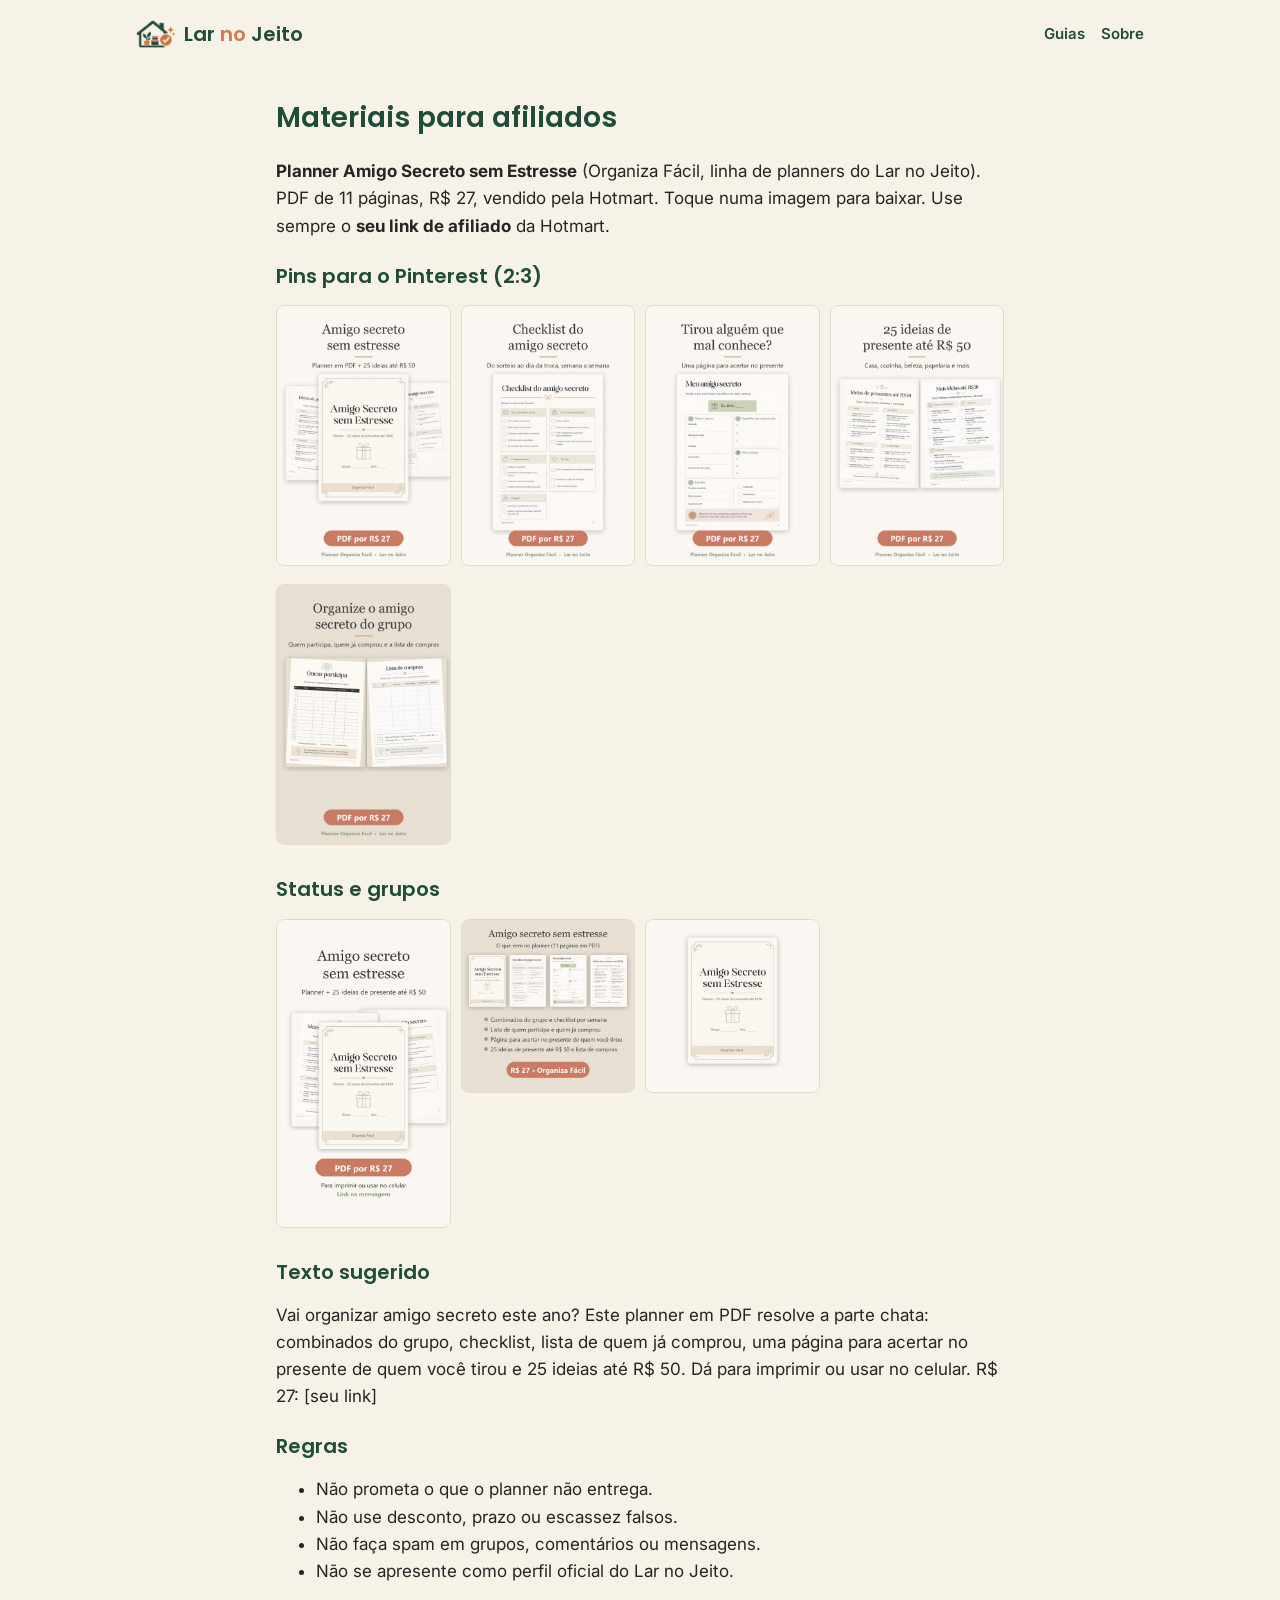
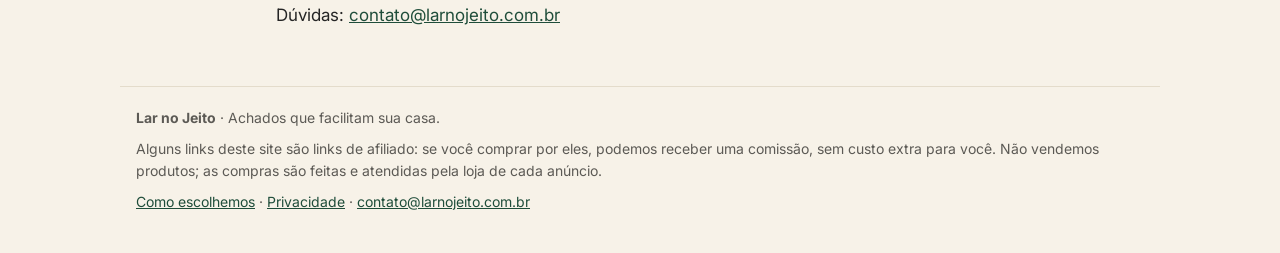
==== afiliados/index.html @ 27a19f85 "Página de materiais para afiliados do planner (noindex, fora do sitemap) Co-Authored-By: Claude Opus" ====
<!doctype html>
<html lang="pt-BR">
<head>
<meta name="robots" content="noindex">
<meta charset="utf-8">
<meta name="viewport" content="width=device-width, initial-scale=1">
<title>Materiais para afiliados — Lar no Jeito</title>
<meta name="description" content="Materiais de divulgação do planner para afiliados.">
<meta name="p:domain_verify" content="1c712ac10c74c6210d2d2742564032cc">

<link rel="canonical" href="https://larnojeito.com.br/afiliados/">
<meta property="og:site_name" content="Lar no Jeito">
<meta property="og:title" content="Materiais para afiliados — Lar no Jeito">
<meta property="og:description" content="Materiais de divulgação do planner para afiliados.">
<meta property="og:type" content="website">
<meta property="og:url" content="https://larnojeito.com.br/afiliados/">
<meta property="og:locale" content="pt_BR">

<link rel="icon" href="/assets/favicon.png">
<link rel="preconnect" href="https://fonts.googleapis.com">
<link rel="preconnect" href="https://fonts.gstatic.com" crossorigin>
<link href="https://fonts.googleapis.com/css2?family=Inter:wght@400;600&family=Poppins:wght@600&display=swap" rel="stylesheet">
<link rel="stylesheet" href="/assets/style.css">
</head>
<body>

<header class="topo">
  <a class="marca" href="/"><img src="/assets/icone.png" alt="" width="40" height="40"><span>Lar <b>no</b> Jeito</span></a>
  <nav><a href="/">Guias</a><a href="/sobre/">Sobre</a></nav>
</header>
<main>
<article class="texto afiliados">
<h1>Materiais para afiliados</h1>
<p><b>Planner Amigo Secreto sem Estresse</b> (Organiza Fácil, linha de planners do Lar no Jeito). PDF de 11 páginas, R$ 27, vendido pela Hotmart.
Toque numa imagem para baixar. Use sempre o <b>seu link de afiliado</b> da Hotmart.</p>
<h2>Pins para o Pinterest (2:3)</h2>
<div class="galeria"><a href="/assets/midia/pins_planner/PL01.jpg" download><img src="/assets/midia/pins_planner/PL01.jpg" alt="Pin 1 do planner" width="1000" height="1500" loading="lazy"></a><a href="/assets/midia/pins_planner/PL02.jpg" download><img src="/assets/midia/pins_planner/PL02.jpg" alt="Pin 2 do planner" width="1000" height="1500" loading="lazy"></a><a href="/assets/midia/pins_planner/PL03.jpg" download><img src="/assets/midia/pins_planner/PL03.jpg" alt="Pin 3 do planner" width="1000" height="1500" loading="lazy"></a><a href="/assets/midia/pins_planner/PL04.jpg" download><img src="/assets/midia/pins_planner/PL04.jpg" alt="Pin 4 do planner" width="1000" height="1500" loading="lazy"></a><a href="/assets/midia/pins_planner/PL05.jpg" download><img src="/assets/midia/pins_planner/PL05.jpg" alt="Pin 5 do planner" width="1000" height="1500" loading="lazy"></a></div>
<h2>Status e grupos</h2>
<div class="galeria"><a href="/assets/midia/kit_afiliados/01_status_9x16.jpg" download><img src="/assets/midia/kit_afiliados/01_status_9x16.jpg" alt="" loading="lazy"></a><a href="/assets/midia/kit_afiliados/02_grupos_1x1.jpg" download><img src="/assets/midia/kit_afiliados/02_grupos_1x1.jpg" alt="" loading="lazy"></a><a href="/assets/midia/kit_afiliados/03_capa_1x1.jpg" download><img src="/assets/midia/kit_afiliados/03_capa_1x1.jpg" alt="" loading="lazy"></a></div>
<h2>Texto sugerido</h2>
<p>Vai organizar amigo secreto este ano? Este planner em PDF resolve a parte chata: combinados do grupo, checklist, lista de quem já comprou,
uma página para acertar no presente de quem você tirou e 25 ideias até R$ 50. Dá para imprimir ou usar no celular. R$ 27: [seu link]</p>
<h2>Regras</h2>
<ul>
<li>Não prometa o que o planner não entrega.</li>
<li>Não use desconto, prazo ou escassez falsos.</li>
<li>Não faça spam em grupos, comentários ou mensagens.</li>
<li>Não se apresente como perfil oficial do Lar no Jeito.</li>
</ul>
<p>Dúvidas: <a href="mailto:contato@larnojeito.com.br">contato@larnojeito.com.br</a></p>
</article>
</main>
<footer class="rodape">
  <p><b>Lar no Jeito</b> · Achados que facilitam sua casa.</p>
  <p>Alguns links deste site são links de afiliado: se você comprar por eles, podemos receber uma comissão, sem custo extra para você.
  Não vendemos produtos; as compras são feitas e atendidas pela loja de cada anúncio.</p>
  <p><a href="/sobre/">Como escolhemos</a> · <a href="/privacidade/">Privacidade</a> · <a href="mailto:contato@larnojeito.com.br">contato@larnojeito.com.br</a></p>
</footer>
</body>
</html>
---- assets/style.css ----
:root {
  --verde: #1F4D3A;
  --creme: #F7F2E8;
  --terracota: #D97745;
  --terracota-escuro: #B85F30;
  --grafite: #252525;
  --cinza: #5C5A55;
  --linha: #E4DCCB;
  --branco: #FFFDF8;
}

* { box-sizing: border-box; }
html { scroll-behavior: smooth; }

body {
  margin: 0;
  background: var(--creme);
  color: var(--grafite);
  font: 400 17px/1.6 Inter, system-ui, sans-serif;
}

h1, h2, h3, .marca span { font-family: Poppins, Inter, sans-serif; font-weight: 600; color: var(--verde); line-height: 1.25; }
a { color: var(--verde); }

.faixa-rascunho {
  background: var(--terracota); color: #fff; text-align: center;
  font-weight: 600; font-size: 14px; padding: 6px 16px;
}

.topo {
  display: flex; align-items: center; justify-content: space-between; gap: 12px;
  max-width: 1040px; margin: 0 auto; padding: 14px 16px;
}
.marca { display: flex; align-items: center; gap: 8px; text-decoration: none; }
.marca span { font-size: 20px; }
.marca b { color: var(--terracota); font-weight: 600; }
.topo nav a { margin-left: 16px; text-decoration: none; font-weight: 600; font-size: 15px; }

main { max-width: 760px; margin: 0 auto; padding: 0 16px 40px; }
main.larga { max-width: 1040px; }
.guia > p, .guia > h1, .aviso, .criterios, .dica { max-width: 760px; }

.hero { padding: 24px 0 8px; }
.hero h1 { font-size: 30px; margin: 0 0 8px; }
.hero p { color: var(--cinza); margin: 0; }

.lista-guias { display: grid; gap: 14px; margin-top: 24px; }
.card-guia {
  display: block; background: var(--branco); border: 1px solid var(--linha); border-radius: 14px;
  padding: 18px; text-decoration: none; color: var(--grafite);
}
.card-guia:hover { border-color: var(--verde); }
.card-guia h2 { font-size: 21px; margin: 4px 0 6px; }
.card-guia p { margin: 0 0 10px; color: var(--cinza); }
.card-guia .ver { color: var(--terracota-escuro); font-weight: 600; }
.mini { display: grid; grid-template-columns: repeat(4, 1fr); gap: 6px; margin-bottom: 12px; }
.mini img { width: 100%; height: auto; aspect-ratio: 1 / 1; object-fit: contain; background: #fff; border-radius: 8px; border: 1px solid var(--linha); }
.tema { text-transform: uppercase; letter-spacing: .06em; font-size: 12px; font-weight: 600; color: var(--terracota-escuro); margin: 0; }
.selo { font-family: Inter, sans-serif; font-size: 12px; background: var(--terracota); color: #fff; border-radius: 6px; padding: 2px 6px; margin-left: 8px; vertical-align: middle; }

.guia h1 { font-size: 28px; margin: 6px 0 14px; }
.aviso {
  background: var(--branco); border-left: 4px solid var(--terracota); border-radius: 8px;
  padding: 10px 14px; font-size: 15px; color: var(--cinza);
}
.conferido { font-size: 14px; color: var(--cinza); }
h2.secao { font-size: 22px; margin: 32px 0 8px; padding-bottom: 6px; border-bottom: 2px solid var(--linha); }

.itens {
  list-style: none; padding: 0; margin: 14px 0 0;
  display: grid; grid-template-columns: 1fr 1fr; gap: 12px;
}
.item {
  display: flex; flex-direction: column; overflow: hidden;
  background: var(--branco); border: 1px solid var(--linha); border-radius: 14px;
}
.capa { position: relative; background: #fff; border-bottom: 1px solid var(--linha); }
.foto { display: block; aspect-ratio: 1 / 1; }
.foto img { display: block; width: 100%; height: 100%; object-fit: contain; }
.sem-foto { display: grid; place-items: center; height: 100%; color: var(--cinza); font-size: 13px; }
.num {
  position: absolute; top: 8px; left: 8px;
  width: 28px; height: 28px; border-radius: 50%; background: var(--verde); color: #fff;
  display: grid; place-items: center; font-weight: 600; font-size: 14px;
  box-shadow: 0 1px 3px rgba(0,0,0,.25);
}
.info { display: flex; flex-direction: column; flex: 1; padding: 10px 10px 12px; }
.item h3 { font-size: 15px; margin: 0 0 4px; }
.item h3 a { color: inherit; text-decoration: none; }
.nota { display: flex; flex-wrap: wrap; gap: 2px 10px; margin: 0 0 6px; font-size: 13px; color: var(--cinza); }
.estrela { color: #E0A21B; }
.oficial {
  position: absolute; left: 8px; bottom: 8px; background: var(--verde); color: #fff;
  font-size: 11px; font-weight: 600; padding: 2px 8px; border-radius: 999px;
}
.desc { margin: 0 0 8px; font-size: 13.5px; line-height: 1.45; color: var(--cinza); }
.preco { display: flex; flex-direction: column; margin: auto 0 10px; line-height: 1.25; }
.apartir { font-size: 12px; color: var(--cinza); }
.valor { font-family: Poppins, Inter, sans-serif; font-weight: 600; font-size: 19px; color: var(--grafite); }
.data { font-size: 11px; color: var(--cinza); margin-top: 2px; }
.acao { display: flex; flex-direction: column; align-items: stretch; }
.botao {
  display: block; text-align: center; background: var(--terracota); color: #fff; text-decoration: none;
  font-weight: 600; font-size: 15px; min-height: 44px; padding: 11px 10px; border-radius: 8px;
}
.botao:hover { background: var(--terracota-escuro); }
.botao.desativado { background: var(--linha); color: var(--cinza); }
.publi-secao { margin: -4px 0 0; font-size: 12px; color: var(--cinza); }
h2.secao { scroll-margin-top: 12px; }
.destaques { list-style: none; display: flex; flex-wrap: wrap; gap: 6px 14px; padding: 0; margin: 0 0 14px; font-size: 14px; font-weight: 600; color: var(--verde); }
.destaques li::before { content: "✓ "; color: var(--terracota); }
.pilulas { display: flex; flex-wrap: wrap; gap: 8px; margin: 18px 0 4px; }
.pilulas a {
  background: var(--branco); border: 1px solid var(--verde); color: var(--verde); text-decoration: none;
  font-weight: 600; font-size: 14px; padding: 7px 14px; border-radius: 999px;
}
.pilulas a span { color: var(--terracota-escuro); margin-left: 2px; }
.pilulas a:hover { background: var(--verde); color: #fff; }
.dica {
  background: #EAF1EC; border-radius: 10px; padding: 10px 14px; font-size: 14px; color: var(--verde); margin: 14px 0 0;
}
.rodape-card { display: flex; flex-wrap: wrap; justify-content: space-between; align-items: baseline; gap: 4px 12px; }
.atualizado { font-size: 12px; color: var(--cinza); }

.criterios, .texto { margin-top: 32px; }
.texto h1 { font-size: 28px; }
.texto h2, .criterios h2 { font-size: 20px; margin-top: 24px; }
.voltar { margin-top: 28px; }

.rodape {
  border-top: 1px solid var(--linha); max-width: 1040px; margin: 0 auto;
  padding: 20px 16px 32px; font-size: 14px; color: var(--cinza);
}
.rodape p { margin: 0 0 8px; }

@media (min-width: 640px) {
  .hero h1 { font-size: 36px; }
  .lista-guias { grid-template-columns: 1fr 1fr; }
  .itens { grid-template-columns: repeat(3, 1fr); gap: 16px; }
  .info { padding: 14px 14px 16px; }
  .item h3 { font-size: 16.5px; }
  .desc { font-size: 14.5px; }
}
@media (min-width: 900px) {
  .itens { grid-template-columns: repeat(4, 1fr); }
}

.planner {
  display: grid; grid-template-columns: 1fr; gap: 16px; align-items: center;
  margin: 28px 0 8px; padding: 18px; border-radius: 16px;
  background: #FAF7F2; border: 1px solid #E8DFD3;
}
.planner img { width: 100%; max-width: 220px; height: auto; margin: 0 auto; border-radius: 10px; box-shadow: 0 6px 18px rgba(0,0,0,.12); }
.planner h2 { margin: 4px 0 2px; font-size: 22px; color: #3A3A3A; }
.planner .linha { margin: 0 0 10px; font-size: 14px; color: var(--cinza); }
.planner ul { margin: 0 0 10px; padding-left: 20px; font-size: 15px; }
.planner .detalhe { margin: 0 0 12px; font-size: 14px; color: var(--cinza); }
.planner .botao { background: #C97B63; display: inline-block; }
.planner .botao:hover { background: #B0634C; }
.planner .publi { margin: 6px 0 0; font-size: 12px; color: var(--cinza); }
@media (min-width: 640px) {
  .planner { grid-template-columns: 220px 1fr; max-width: 760px; }
}

.galeria { display: grid; grid-template-columns: repeat(auto-fill, minmax(140px, 1fr)); gap: 10px; margin: 10px 0 20px; }
.galeria img { width: 100%; height: auto; border-radius: 8px; border: 1px solid var(--linha); }
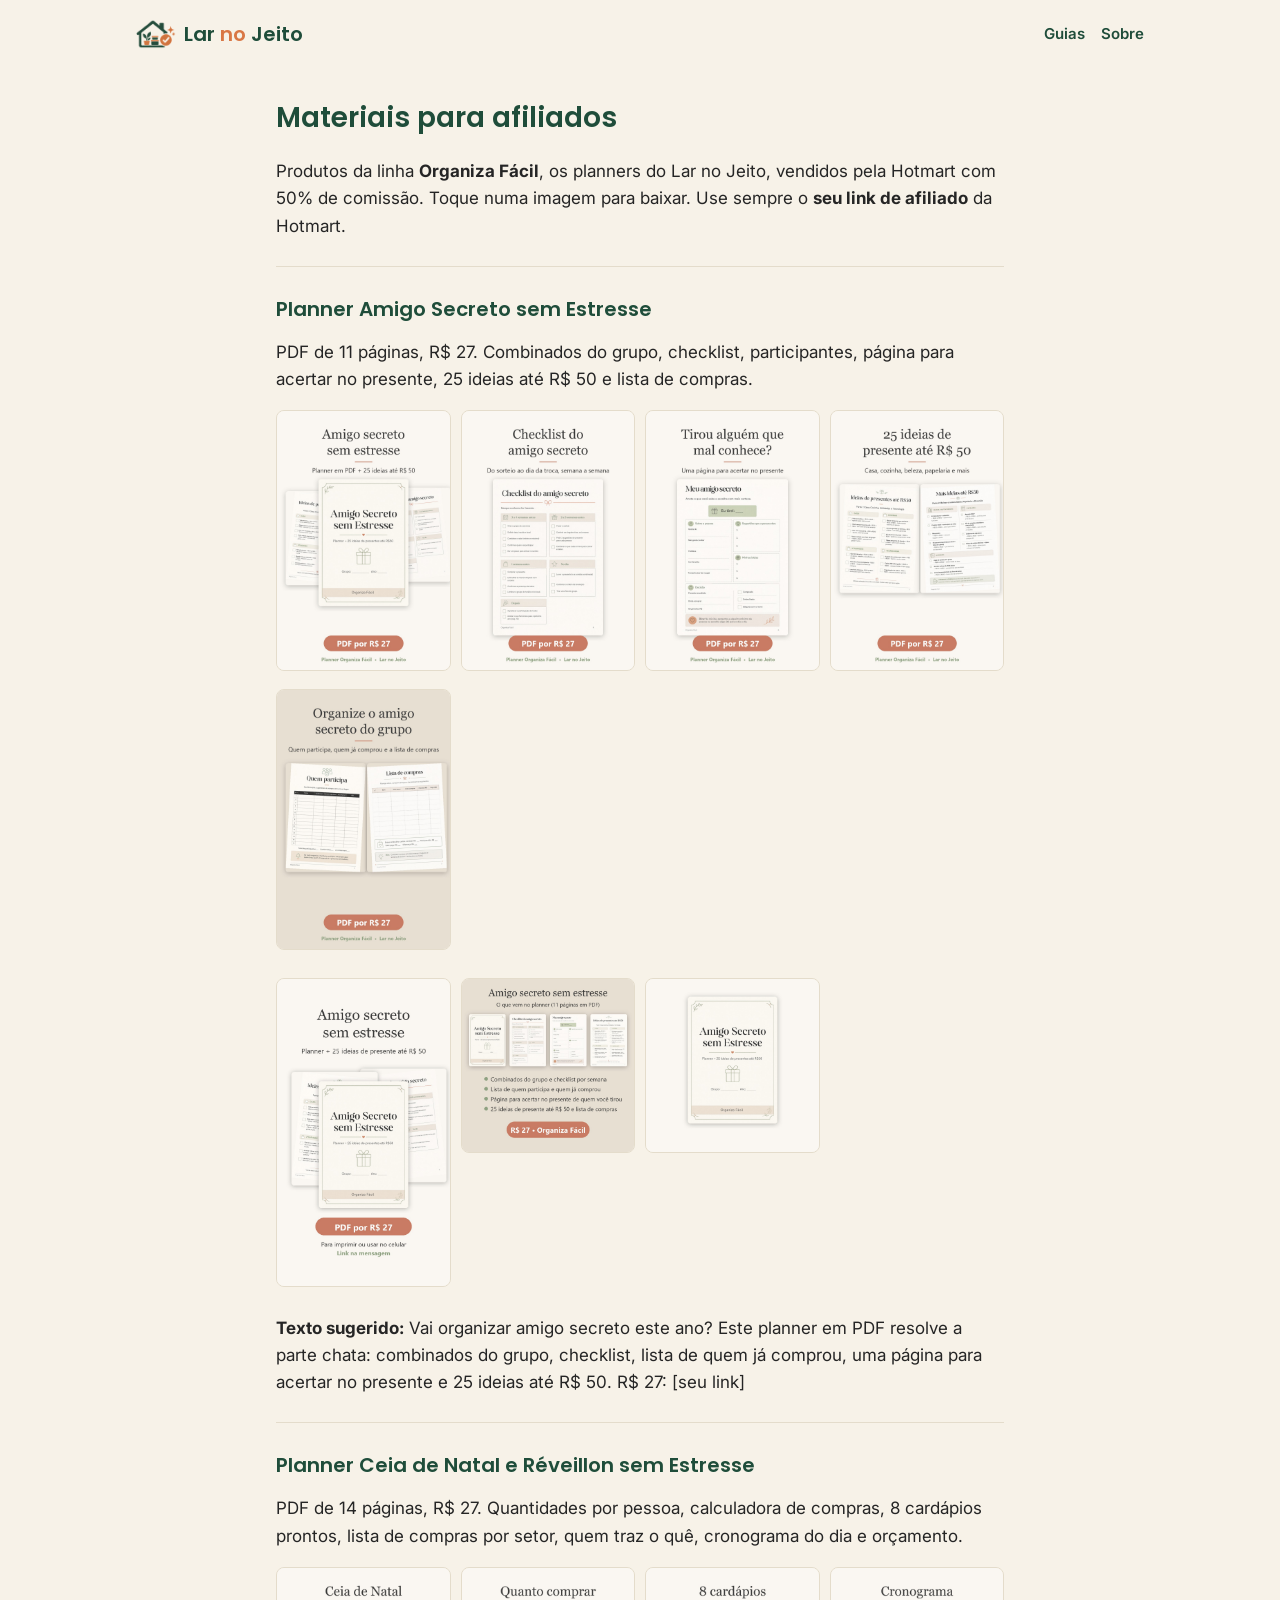
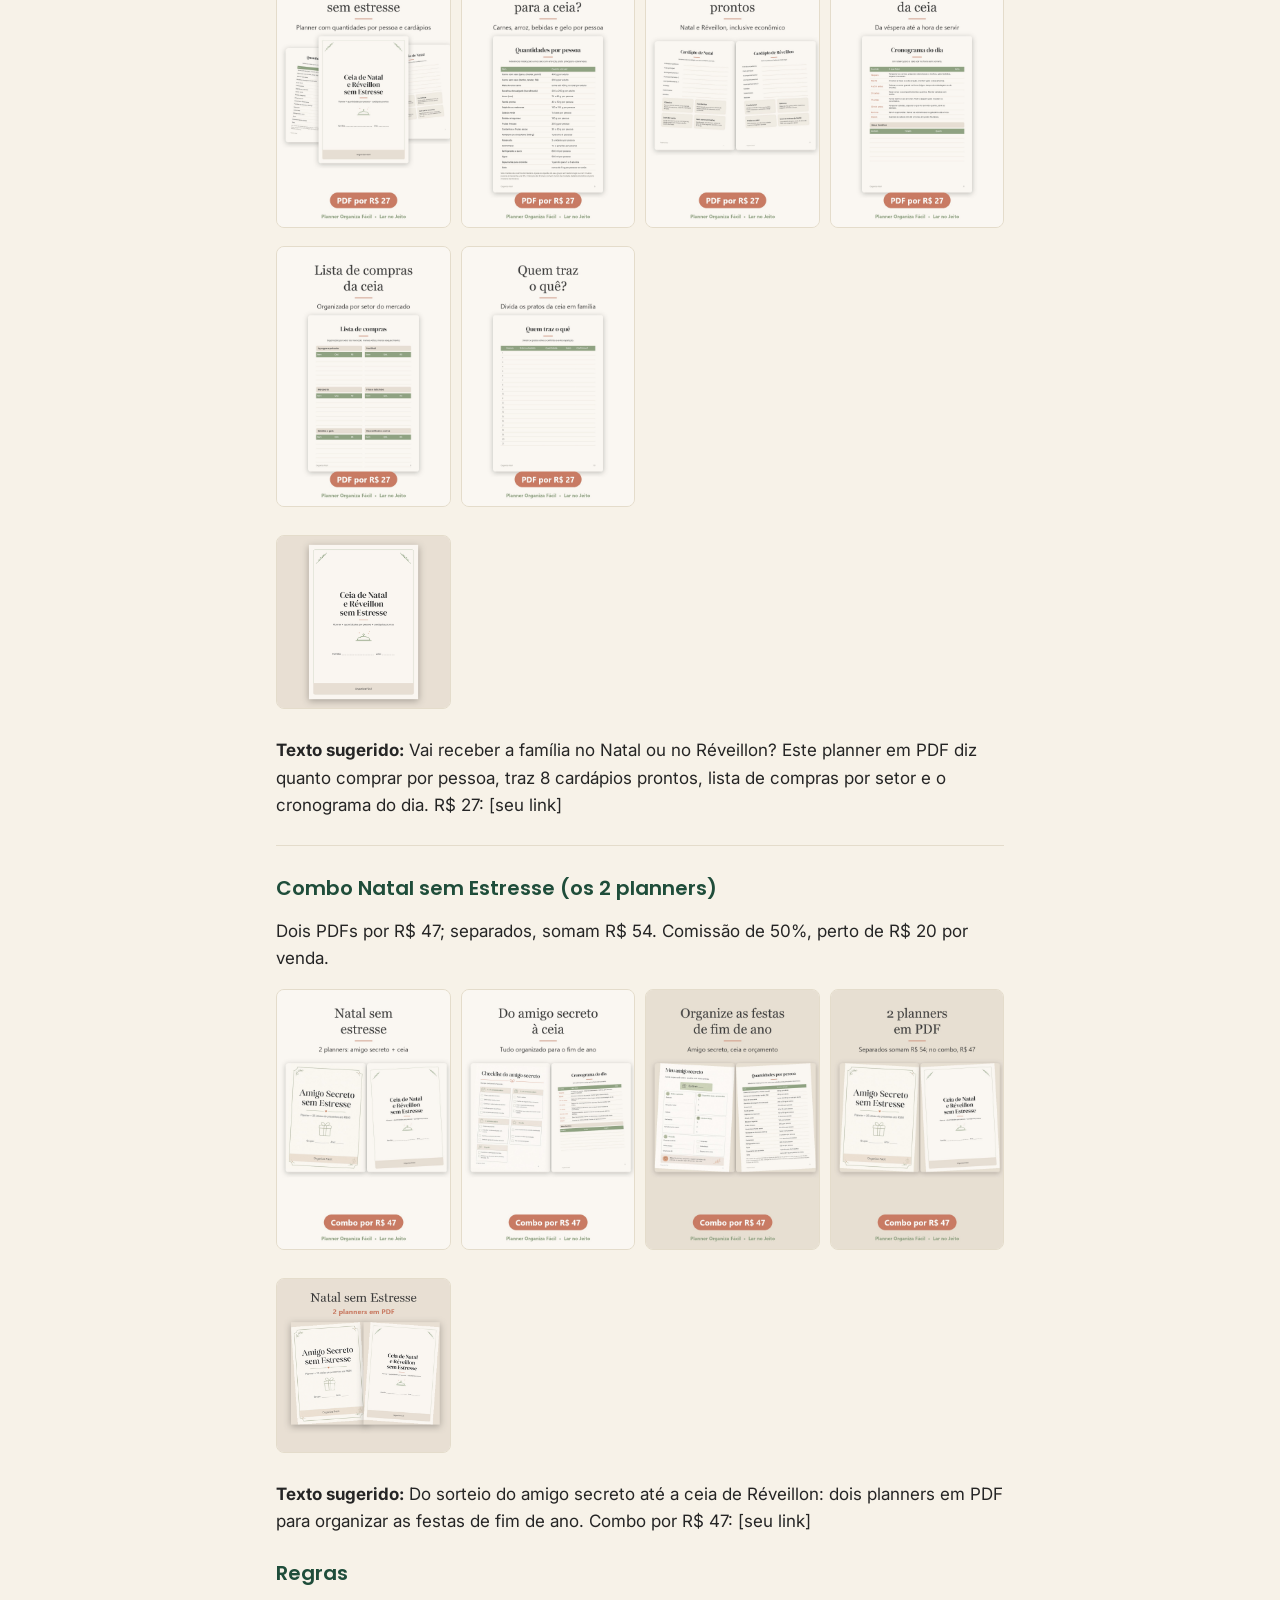
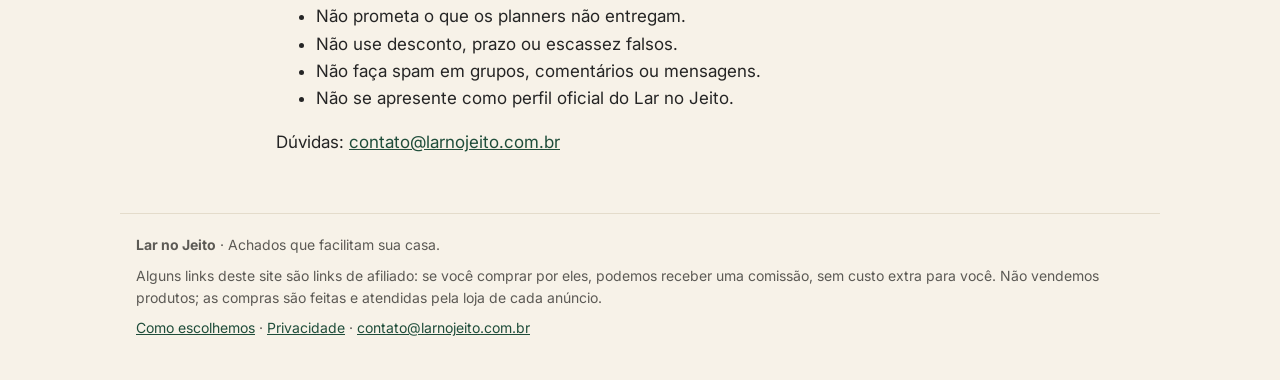
==== commit 7424149c: "Combo Natal sem Estresse no Guia 1, página de afiliados com os 3 produtos e pins de Natal Co-Authore" ====
--- a/afiliados/index.html
+++ b/afiliados/index.html
@@ -5,13 +5,13 @@
 <meta charset="utf-8">
 <meta name="viewport" content="width=device-width, initial-scale=1">
 <title>Materiais para afiliados — Lar no Jeito</title>
-<meta name="description" content="Materiais de divulgação do planner para afiliados.">
+<meta name="description" content="Materiais de divulgação dos planners para afiliados.">
 <meta name="p:domain_verify" content="1c712ac10c74c6210d2d2742564032cc">
 
 <link rel="canonical" href="https://larnojeito.com.br/afiliados/">
 <meta property="og:site_name" content="Lar no Jeito">
 <meta property="og:title" content="Materiais para afiliados — Lar no Jeito">
-<meta property="og:description" content="Materiais de divulgação do planner para afiliados.">
+<meta property="og:description" content="Materiais de divulgação dos planners para afiliados.">
 <meta property="og:type" content="website">
 <meta property="og:url" content="https://larnojeito.com.br/afiliados/">
 <meta property="og:locale" content="pt_BR">
@@ -31,18 +31,27 @@
 <main>
 <article class="texto afiliados">
 <h1>Materiais para afiliados</h1>
-<p><b>Planner Amigo Secreto sem Estresse</b> (Organiza Fácil, linha de planners do Lar no Jeito). PDF de 11 páginas, R$ 27, vendido pela Hotmart.
+<p>Produtos da linha <b>Organiza Fácil</b>, os planners do Lar no Jeito, vendidos pela Hotmart com 50% de comissão.
 Toque numa imagem para baixar. Use sempre o <b>seu link de afiliado</b> da Hotmart.</p>
-<h2>Pins para o Pinterest (2:3)</h2>
-<div class="galeria"><a href="/assets/midia/pins_planner/PL01.jpg" download><img src="/assets/midia/pins_planner/PL01.jpg" alt="Pin 1 do planner" width="1000" height="1500" loading="lazy"></a><a href="/assets/midia/pins_planner/PL02.jpg" download><img src="/assets/midia/pins_planner/PL02.jpg" alt="Pin 2 do planner" width="1000" height="1500" loading="lazy"></a><a href="/assets/midia/pins_planner/PL03.jpg" download><img src="/assets/midia/pins_planner/PL03.jpg" alt="Pin 3 do planner" width="1000" height="1500" loading="lazy"></a><a href="/assets/midia/pins_planner/PL04.jpg" download><img src="/assets/midia/pins_planner/PL04.jpg" alt="Pin 4 do planner" width="1000" height="1500" loading="lazy"></a><a href="/assets/midia/pins_planner/PL05.jpg" download><img src="/assets/midia/pins_planner/PL05.jpg" alt="Pin 5 do planner" width="1000" height="1500" loading="lazy"></a></div>
-<h2>Status e grupos</h2>
-<div class="galeria"><a href="/assets/midia/kit_afiliados/01_status_9x16.jpg" download><img src="/assets/midia/kit_afiliados/01_status_9x16.jpg" alt="" loading="lazy"></a><a href="/assets/midia/kit_afiliados/02_grupos_1x1.jpg" download><img src="/assets/midia/kit_afiliados/02_grupos_1x1.jpg" alt="" loading="lazy"></a><a href="/assets/midia/kit_afiliados/03_capa_1x1.jpg" download><img src="/assets/midia/kit_afiliados/03_capa_1x1.jpg" alt="" loading="lazy"></a></div>
-<h2>Texto sugerido</h2>
-<p>Vai organizar amigo secreto este ano? Este planner em PDF resolve a parte chata: combinados do grupo, checklist, lista de quem já comprou,
-uma página para acertar no presente de quem você tirou e 25 ideias até R$ 50. Dá para imprimir ou usar no celular. R$ 27: [seu link]</p>
+<section class="produto-afiliado">
+<h2>Planner Amigo Secreto sem Estresse</h2>
+<p>PDF de 11 páginas, R$ 27. Combinados do grupo, checklist, participantes, página para acertar no presente, 25 ideias até R$ 50 e lista de compras.</p>
+<div class="galeria"><a href="/assets/midia/pins_planner/PL01.jpg" download><img src="/assets/midia/pins_planner/PL01.jpg" alt="" loading="lazy"></a><a href="/assets/midia/pins_planner/PL02.jpg" download><img src="/assets/midia/pins_planner/PL02.jpg" alt="" loading="lazy"></a><a href="/assets/midia/pins_planner/PL03.jpg" download><img src="/assets/midia/pins_planner/PL03.jpg" alt="" loading="lazy"></a><a href="/assets/midia/pins_planner/PL04.jpg" download><img src="/assets/midia/pins_planner/PL04.jpg" alt="" loading="lazy"></a><a href="/assets/midia/pins_planner/PL05.jpg" download><img src="/assets/midia/pins_planner/PL05.jpg" alt="" loading="lazy"></a></div><div class="galeria"><a href="/assets/midia/kit_afiliados/01_status_9x16.jpg" download><img src="/assets/midia/kit_afiliados/01_status_9x16.jpg" alt="" loading="lazy"></a><a href="/assets/midia/kit_afiliados/02_grupos_1x1.jpg" download><img src="/assets/midia/kit_afiliados/02_grupos_1x1.jpg" alt="" loading="lazy"></a><a href="/assets/midia/kit_afiliados/03_capa_1x1.jpg" download><img src="/assets/midia/kit_afiliados/03_capa_1x1.jpg" alt="" loading="lazy"></a></div>
+<p><b>Texto sugerido:</b> Vai organizar amigo secreto este ano? Este planner em PDF resolve a parte chata: combinados do grupo, checklist, lista de quem já comprou, uma página para acertar no presente e 25 ideias até R$ 50. R$ 27: [seu link]</p>
+</section><section class="produto-afiliado">
+<h2>Planner Ceia de Natal e Réveillon sem Estresse</h2>
+<p>PDF de 14 páginas, R$ 27. Quantidades por pessoa, calculadora de compras, 8 cardápios prontos, lista de compras por setor, quem traz o quê, cronograma do dia e orçamento.</p>
+<div class="galeria"><a href="/assets/midia/pins_natal/C01.jpg" download><img src="/assets/midia/pins_natal/C01.jpg" alt="" loading="lazy"></a><a href="/assets/midia/pins_natal/C02.jpg" download><img src="/assets/midia/pins_natal/C02.jpg" alt="" loading="lazy"></a><a href="/assets/midia/pins_natal/C03.jpg" download><img src="/assets/midia/pins_natal/C03.jpg" alt="" loading="lazy"></a><a href="/assets/midia/pins_natal/C04.jpg" download><img src="/assets/midia/pins_natal/C04.jpg" alt="" loading="lazy"></a><a href="/assets/midia/pins_natal/C05.jpg" download><img src="/assets/midia/pins_natal/C05.jpg" alt="" loading="lazy"></a><a href="/assets/midia/pins_natal/C06.jpg" download><img src="/assets/midia/pins_natal/C06.jpg" alt="" loading="lazy"></a></div><div class="galeria"><a href="/assets/midia/planner/produto_ceia.png" download><img src="/assets/midia/planner/produto_ceia.png" alt="" loading="lazy"></a></div>
+<p><b>Texto sugerido:</b> Vai receber a família no Natal ou no Réveillon? Este planner em PDF diz quanto comprar por pessoa, traz 8 cardápios prontos, lista de compras por setor e o cronograma do dia. R$ 27: [seu link]</p>
+</section><section class="produto-afiliado">
+<h2>Combo Natal sem Estresse (os 2 planners)</h2>
+<p>Dois PDFs por R$ 47; separados, somam R$ 54. Comissão de 50%, perto de R$ 20 por venda.</p>
+<div class="galeria"><a href="/assets/midia/pins_natal/K01.jpg" download><img src="/assets/midia/pins_natal/K01.jpg" alt="" loading="lazy"></a><a href="/assets/midia/pins_natal/K02.jpg" download><img src="/assets/midia/pins_natal/K02.jpg" alt="" loading="lazy"></a><a href="/assets/midia/pins_natal/K03.jpg" download><img src="/assets/midia/pins_natal/K03.jpg" alt="" loading="lazy"></a><a href="/assets/midia/pins_natal/K04.jpg" download><img src="/assets/midia/pins_natal/K04.jpg" alt="" loading="lazy"></a></div><div class="galeria"><a href="/assets/midia/planner/produto_combo.png" download><img src="/assets/midia/planner/produto_combo.png" alt="" loading="lazy"></a></div>
+<p><b>Texto sugerido:</b> Do sorteio do amigo secreto até a ceia de Réveillon: dois planners em PDF para organizar as festas de fim de ano. Combo por R$ 47: [seu link]</p>
+</section>
 <h2>Regras</h2>
 <ul>
-<li>Não prometa o que o planner não entrega.</li>
+<li>Não prometa o que os planners não entregam.</li>
 <li>Não use desconto, prazo ou escassez falsos.</li>
 <li>Não faça spam em grupos, comentários ou mensagens.</li>
 <li>Não se apresente como perfil oficial do Lar no Jeito.</li>
--- a/assets/style.css
+++ b/assets/style.css
@@ -164,3 +164,9 @@
 
 .galeria { display: grid; grid-template-columns: repeat(auto-fill, minmax(140px, 1fr)); gap: 10px; margin: 10px 0 20px; }
 .galeria img { width: 100%; height: auto; border-radius: 8px; border: 1px solid var(--linha); }
+
+.planner .combo { margin-top: 14px; padding-top: 12px; border-top: 1px dashed #E8DFD3; }
+.planner .combo p { margin: 0 0 10px; font-size: 14.5px; }
+.botao.secundario { background: transparent; color: #B0634C; border: 2px solid #C97B63; }
+.botao.secundario:hover { background: #C97B63; color: #fff; }
+.produto-afiliado { margin: 26px 0; padding-top: 6px; border-top: 1px solid var(--linha); }
